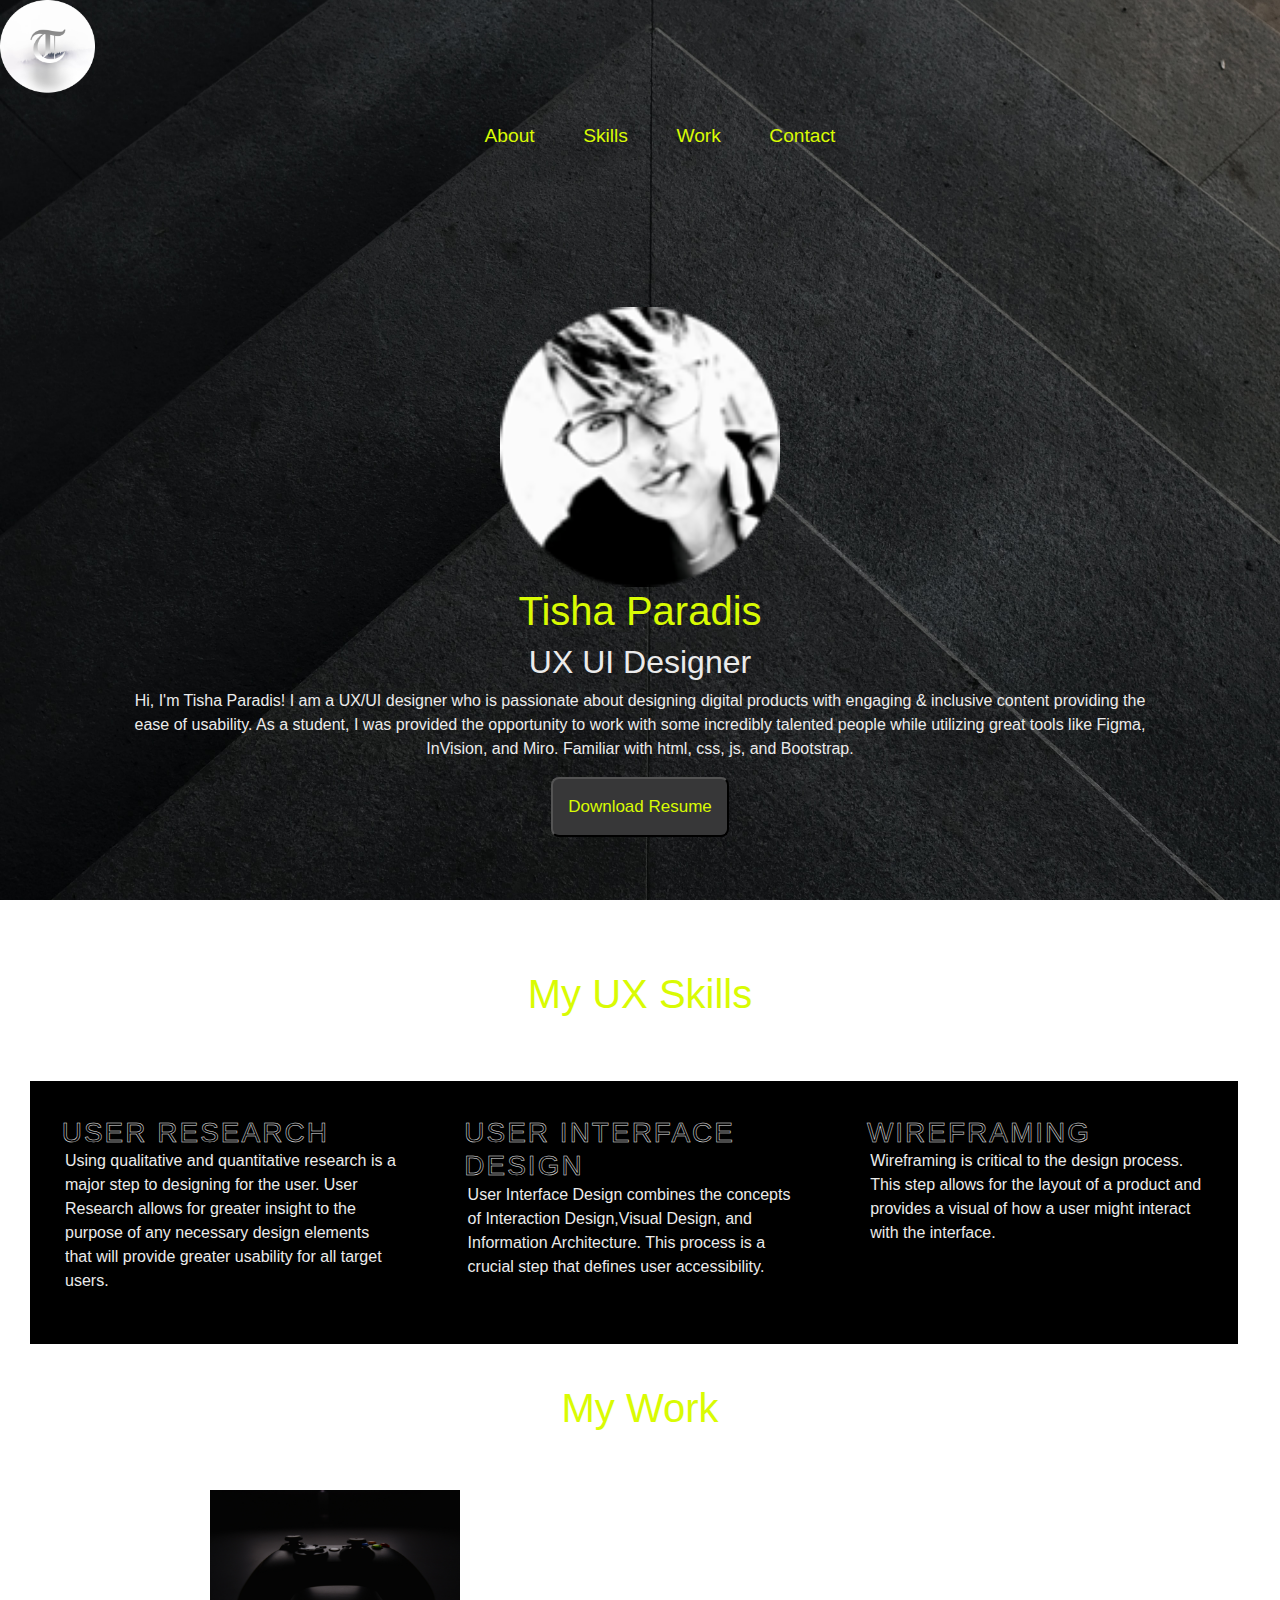
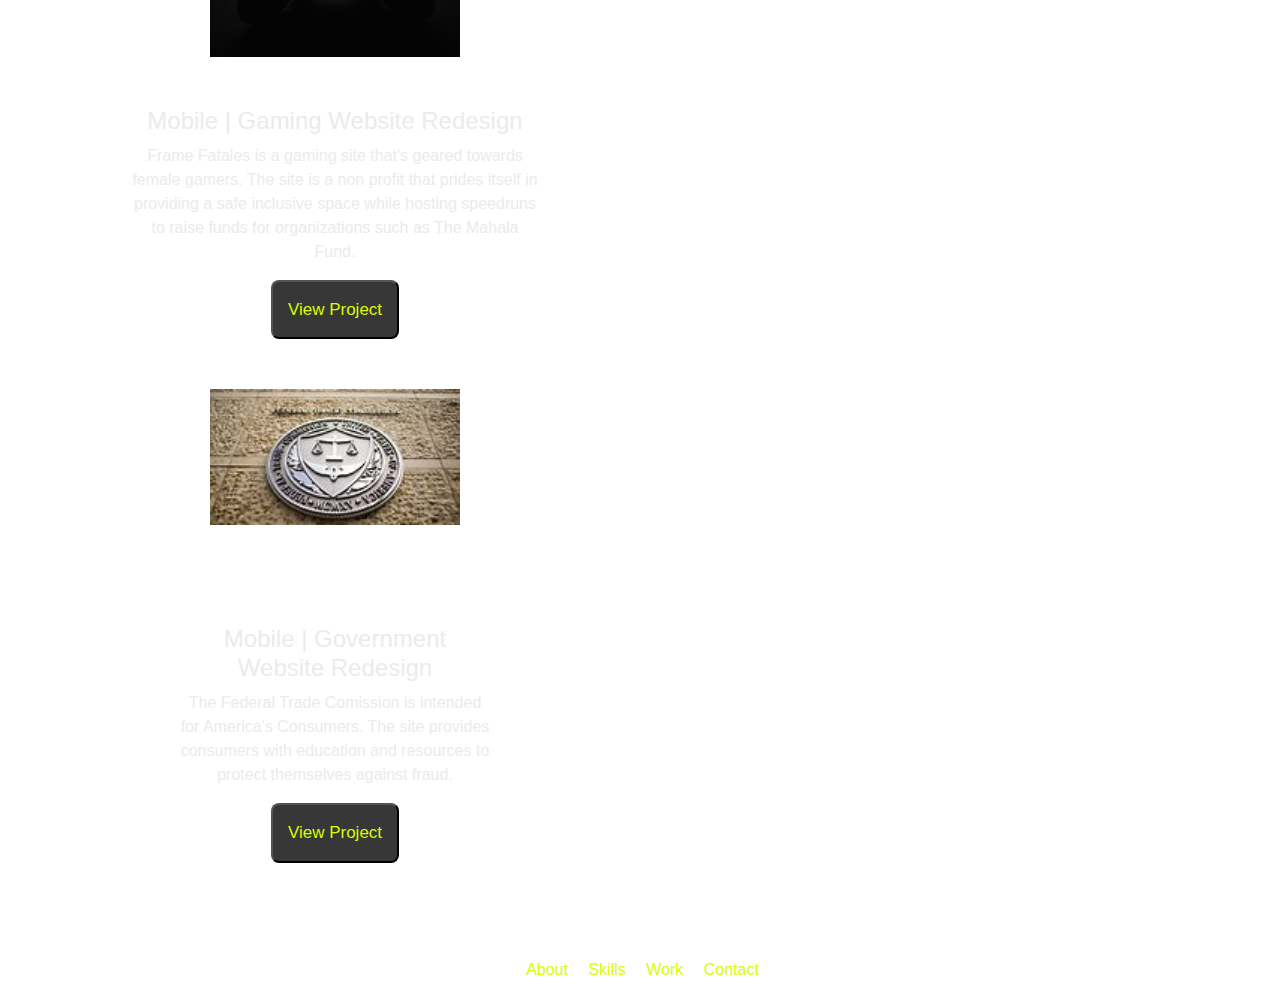
==== index.html @ 986f4a22 "edited description" ====
<!DOCTYPE html>
<html>
  <head>
    <link rel="stylesheet" href="https://cdn.jsdelivr.net/npm/bootstrap@4.3.1/dist/css/bootstrap.min.css" 
    integrity="sha384-ggOyR0iXCbMQv3Xipma34MD+dH/1fQ784/j6cY/iJTQUOhcWr7x9JvoRxT2MZw1T" crossorigin="anonymous">
    <title>Homework 19</title>
    <link href="css/style.css" type="text/css" rel="stylesheet">
  </head>
  <body>
    <div class="background_image">
    <header>
      <img src="images/Logo_gray.png"style=
      width:95px; height=100px;><br>
      <ul>
        <li>About</li>
        <li>Skills</li>
        <li>Work</li>
        <li>Contact</li>
      </ul>
    </header>
    <section class="heroImg">
      <div class="content">
        <img src="images/Round profile image.png"style=
        width:280px; height=280px><br>
        <h1>Tisha Paradis</h1>
        <h2>UX UI Designer</h2>
        <p>Hi, I'm Tisha Paradis!  I am a UX/UI designer who is passionate about designing digital products 
          with engaging & inclusive content providing the ease of usability. 
          As a student, I was provided the opportunity to work with some incredibly talented people while utilizing great tools like Figma, InVision, and Miro.  Familiar with html, css, js, and Bootstrap.</p>
        <button>Download Resume</button>
      </div>
    </section>
    <h1 class="heading">My UX Skills</h1>
    <section class="flexContainer">
      <div>
        <h3>User Research</h3>
        <p>Using qualitative and quantitative research is a major step to designing for the user.  User Research allows for greater
          insight to the purpose of any necessary design elements that will provide greater usability for all target users.
        </p>
      </div>
      <div>
        
        <h3>User Interface Design</h3>
        <p>User Interface Design combines the concepts of Interaction Design,Visual Design, and Information Architecture.
          This process is a crucial step that defines user accessibility.
        </p>
      </div>
      <div>
        
        <h3>Wireframing</h3>
        <p>Wireframing is critical to the design process.
          This step allows for the layout of a product and provides a visual of how a user 
          might interact with the interface.
        </p>
      </div>
    </section>

    <section class="myWork">
      <h1 class="Mobile | Gaming website redesign">My Work</h1>
            <div class="workGrid">
        <div class="img1">
          <img src="images/gaming img.jpg">
        
        <div class="content1">
          <h4>Mobile | Gaming Website Redesign</h4>
          <p>Frame Fatales is a gaming site that's geared towards female gamers. 
            The site is a non profit that prides itself in providing a safe inclusive space while hosting speedruns to raise funds for organizations
            such as The Mahala Fund.
          </p>
          <button>View Project</button>
        
        <div class="img2">
          <img src="images/FTC logo.jpeg">
        </div>
        <div class="content2">
          <h4>Mobile | Government Website Redesign</h4>
          <p>The Federal Trade Comission is intended for America's Consumers.
             The site provides consumers with education and resources to protect
             themselves against fraud.
          </p>
          <button>View Project</button>
        </div>
    </section>
      <footer>
        <ul>
          <li>About</li>
          <li>Skills</li>
          <li>Work</li>
          <li>Contact</li>
        </ul>
      </footer>
      <script src="https://code.jquery.com/jquery-3.3.1.slim.min.js" integrity="sha384-q8i/X+965DzO0rT7abK41JStQIAqVgRVzpbzo5smXKp4YfRvH+8abtTE1Pi6jizo" crossorigin="anonymous"></script>
<script src="https://cdn.jsdelivr.net/npm/popper.js@1.14.7/dist/umd/popper.min.js" integrity="sha384-UO2eT0CpHqdSJQ6hJty5KVphtPhzWj9WO1clHTMGa3JDZwrnQq4sF86dIHNDz0W1" crossorigin="anonymous"></script>
<script src="https://cdn.jsdelivr.net/npm/bootstrap@4.3.1/dist/js/bootstrap.min.js" integrity="sha384-JjSmVgyd0p3pXB1rRibZUAYoIIy6OrQ6VrjIEaFf/nJGzIxFDsf4x0xIM+B07jRM" crossorigin="anonymous"></script>
  </div>  
</body>
</html>
---- css/style.css ----
body {
  margin: 0;
}
.background_image {
  background-image: url(../images/hd_texture_background.jpg);
  background-size: cover;
  background-attachment: fixed;
  background-position: center;
}
header {
  display: block;
  background-color: transparent;
  color: #d9fb03;
}
header ul {
  text-align: center;
  color: #d9fb03;
}
/* header list*/
header li {
  display: inline-block;
  padding: 22px;
  color: #d9fb03;
  font-size: larger;
}
h1 {
  color: #d9fb03;
  background-color: transparent;
}
p {
  display: box;
  text-indent: none;
  text-transform: normal;
  background-color: transparent;
}
.heroImg {
  background-color: transparent;
  padding: 10px 15px;
}
.content {
  max-width: -10px;
  margin: 0 auto;
  padding: 108px;
  background-color: transparent;
  color: #ebebeb;
  text-align: center;
}
button {
  padding: 15px;
  background-color: #373738;
  color: #d9fb03;
  font-size: 17px;
  border-radius: 8px;
}
footer {
  background-color: transparent;
  padding: 8px;
  color: #d9fb03;
  text-align: center;
}
footer ul {
  list-style: none;
  padding-left: 5px;
}
footer li {
  display: inline-block;
  padding: 0px 8px;
}
.heading {
  text-align: center;
  padding: 15px 5px;
  font-size: 40px;
}

/* My UX Skills Section */
.flexContainer {
  display: flex;
  padding: 40px 30px;
  background-color: transparent;
  color: #ebebeb;
}
.flexContainer div {
  width: 33%;
  padding: 35px;
  background-color: black;
  color: #ebebeb;
}
h3 {
  position:relative;
  top: 0%;
  left: -1%;
  transform: translate(-50% -50%);
  margin: 0;
  padding: 0;
  font-family: sans-serif;
  letter-spacing: 2px;
  text-transform: uppercase;
  font-size: 16;
  -webkit-text-fill-color: transparent;
  -webkit-text-stroke-width: .5px;
}
/* My Work Section */
.myWork {
  padding: 60px 30px;
  padding-top: 0;
  background-color: transparent;
  color: #ebebeb;
  text-align: center;
  columns: 50% 50%;
}
.workGrid {
  display: grid;
  grid-template-columns: 50% 50%;
  grid-template-rows: 350px 350px 350px;
  grid-template-areas:
    "img1 content1"
    "img2 content2"
    "img3 content3";
}
.workGrid img {
  width: 100%;
  max-width: 250px;
  margin: 0 auto;
  display: block;
}
.img1 {
  grid-area: img1;
}
.img2 {
  grid-area: img2;
}
.img3 {
  grid-area: img3;
}
.img1,
.img2,
.img3,
.content1,
.content2,
.content3 {
  padding: 50px;
}
.content1 {
  grid-area: content1;
}
.content2 {
  grid-area: content2;
}
.content3 {
  grid-area: content3;
}
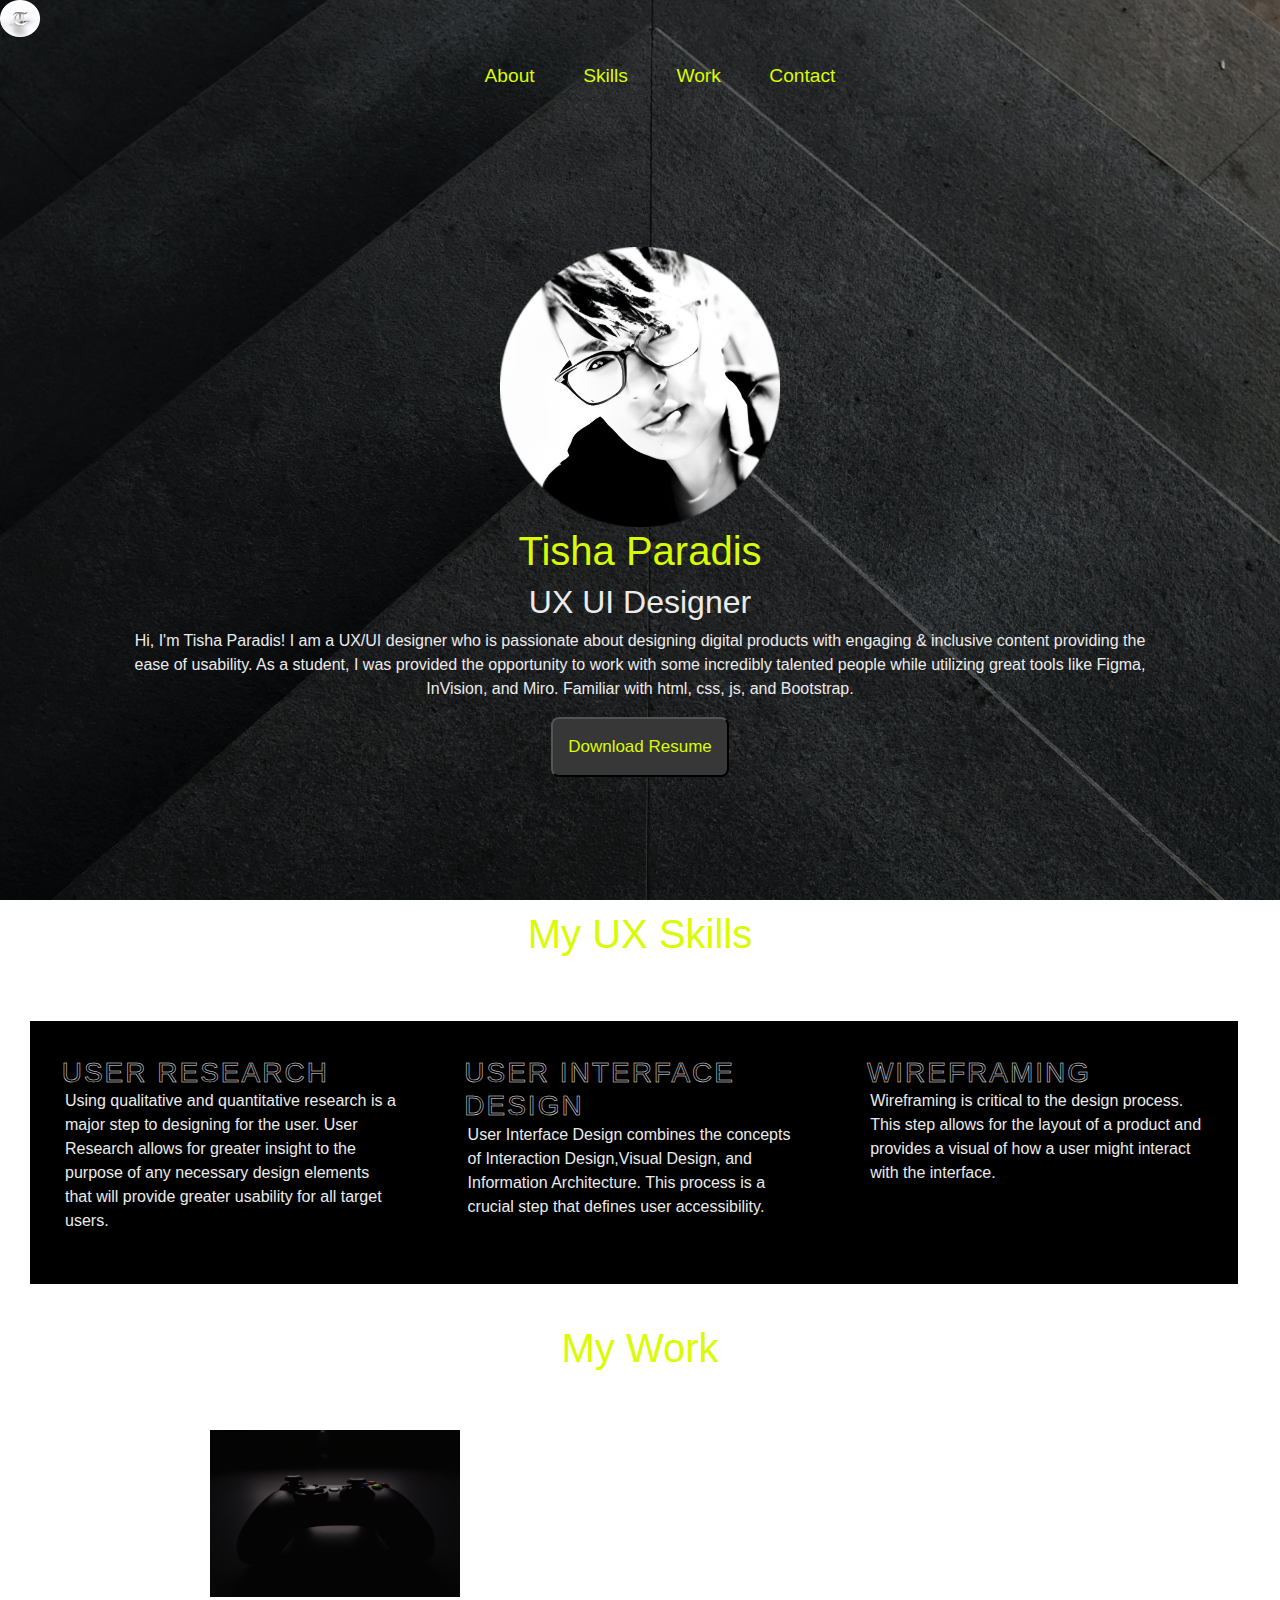
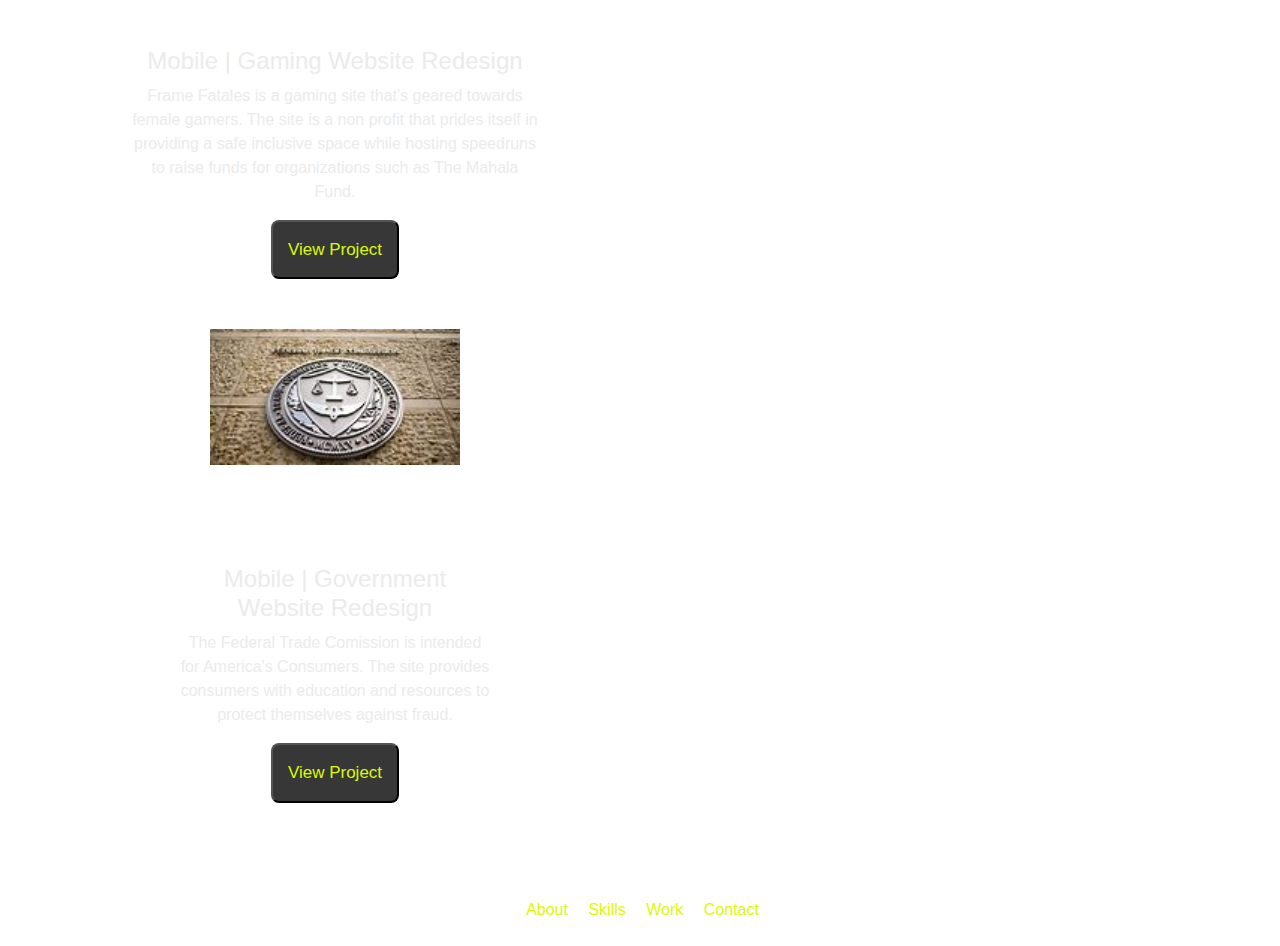
==== commit ef3f53bb: "adjusted logo size" ====
--- a/index.html
+++ b/index.html
@@ -10,7 +10,7 @@
     <div class="background_image">
     <header>
       <img src="images/Logo_gray.png"style=
-      width:95px; height=100px;><br>
+      width:40px; height=40px;><br>
       <ul>
         <li>About</li>
         <li>Skills</li>
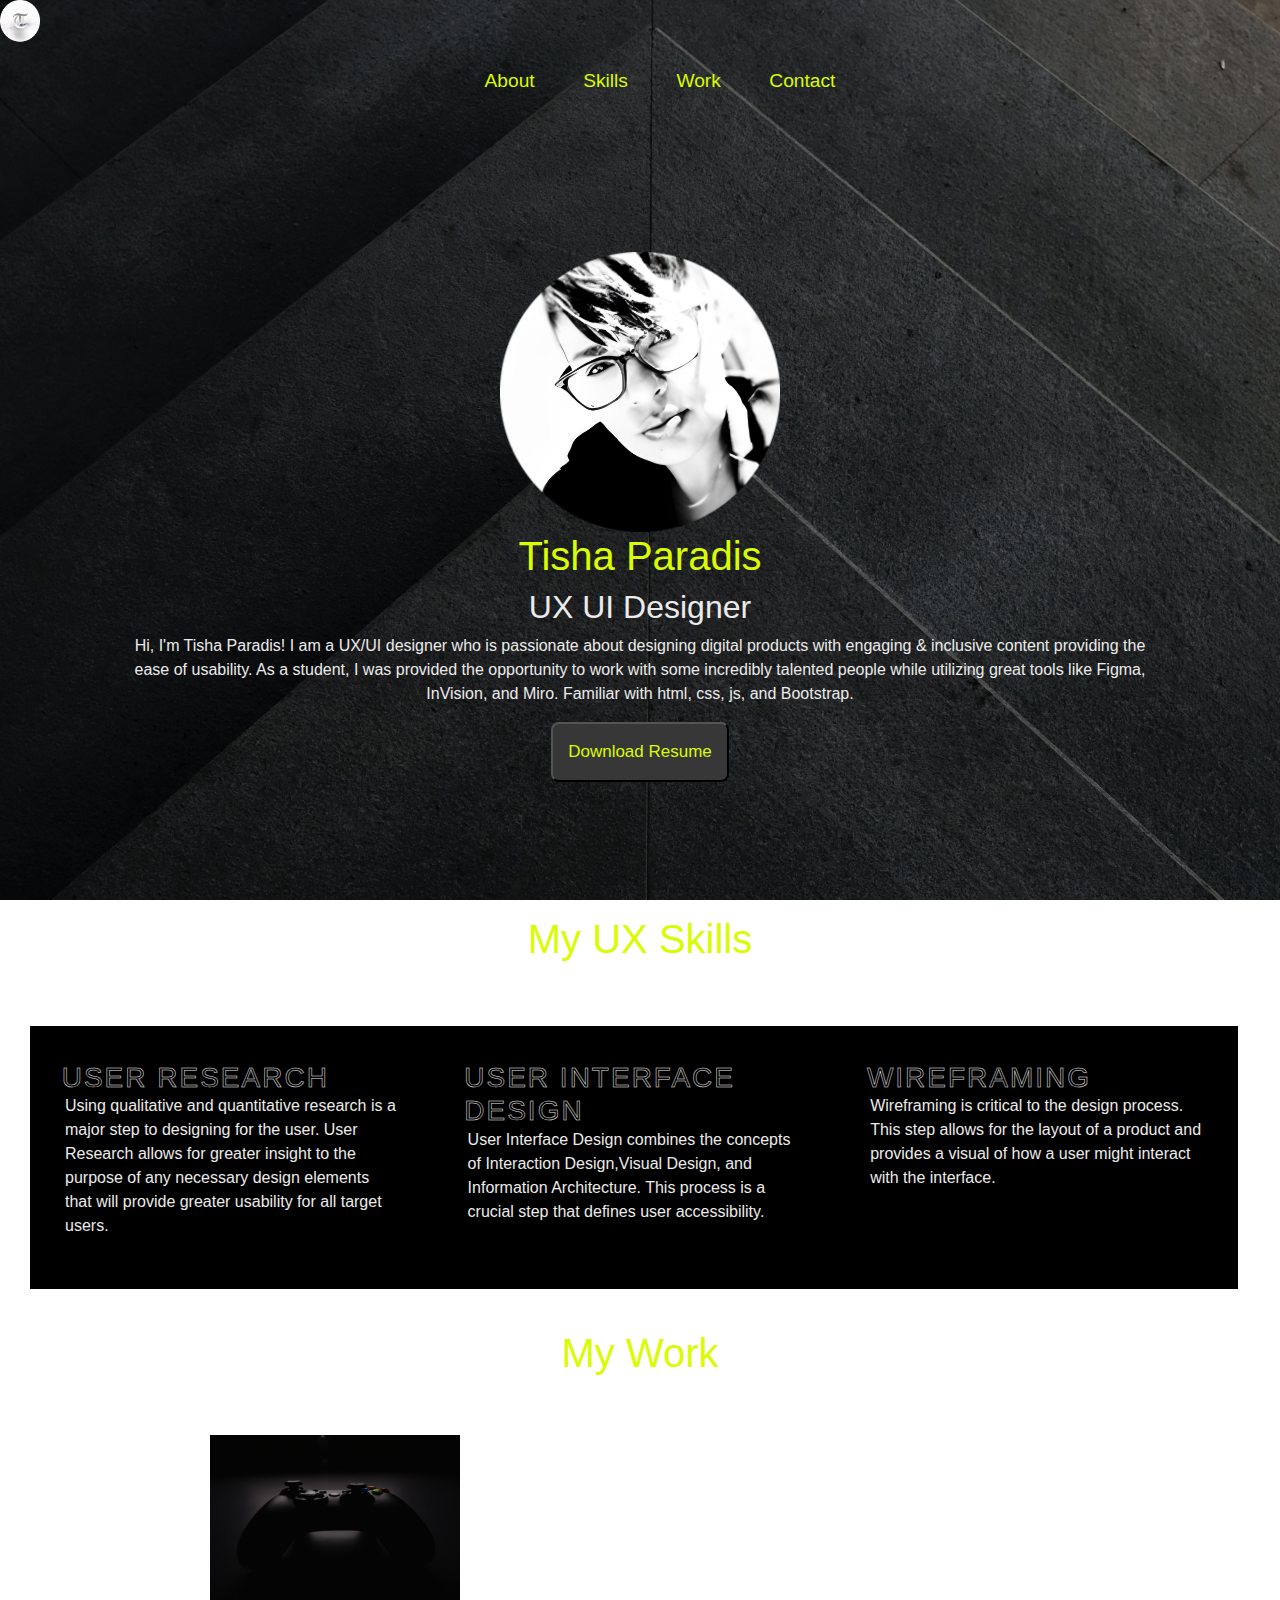
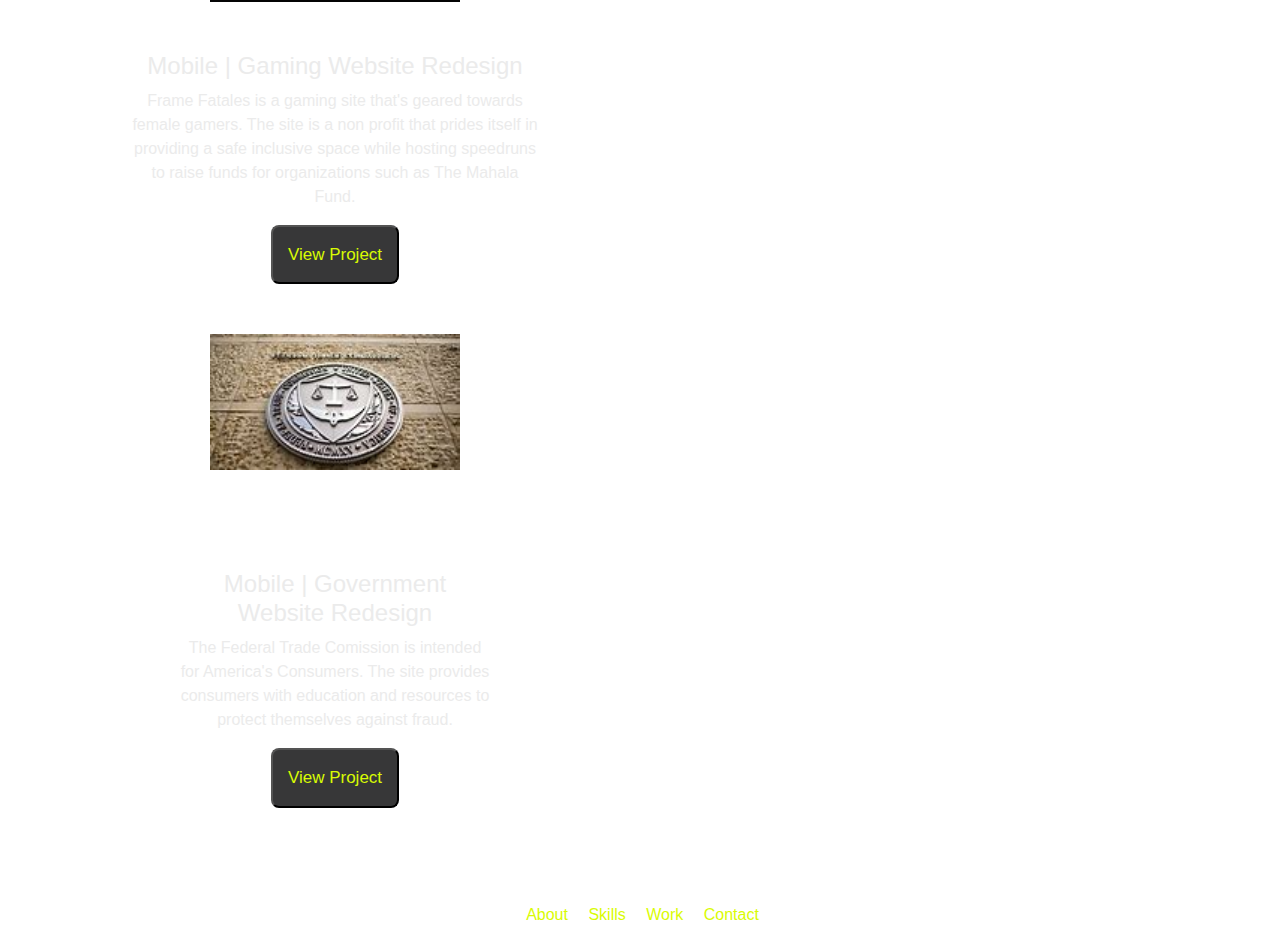
==== commit 46f8a2a8: "adjusted logo height" ====
--- a/index.html
+++ b/index.html
@@ -10,7 +10,7 @@
     <div class="background_image">
     <header>
       <img src="images/Logo_gray.png"style=
-      width:40px; height=40px;><br>
+      width:40px; height=45px;><br>
       <ul>
         <li>About</li>
         <li>Skills</li>
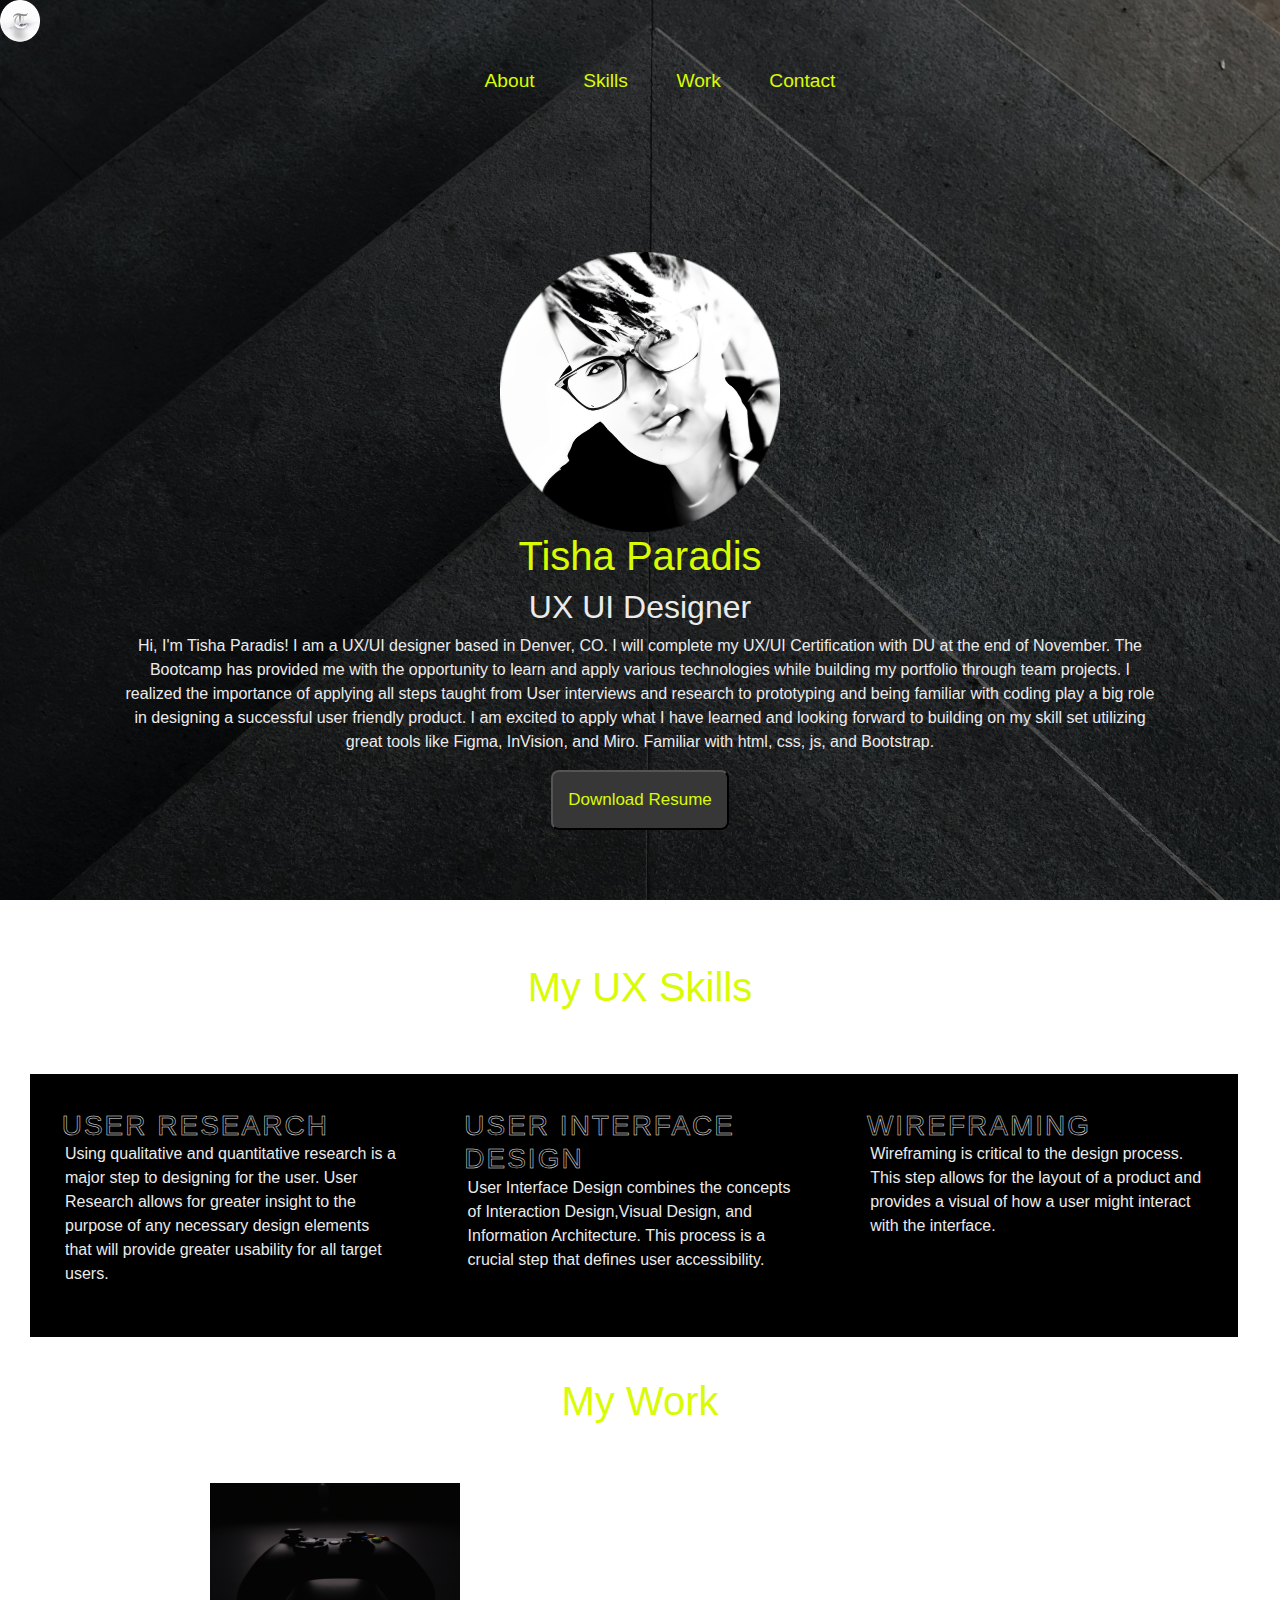
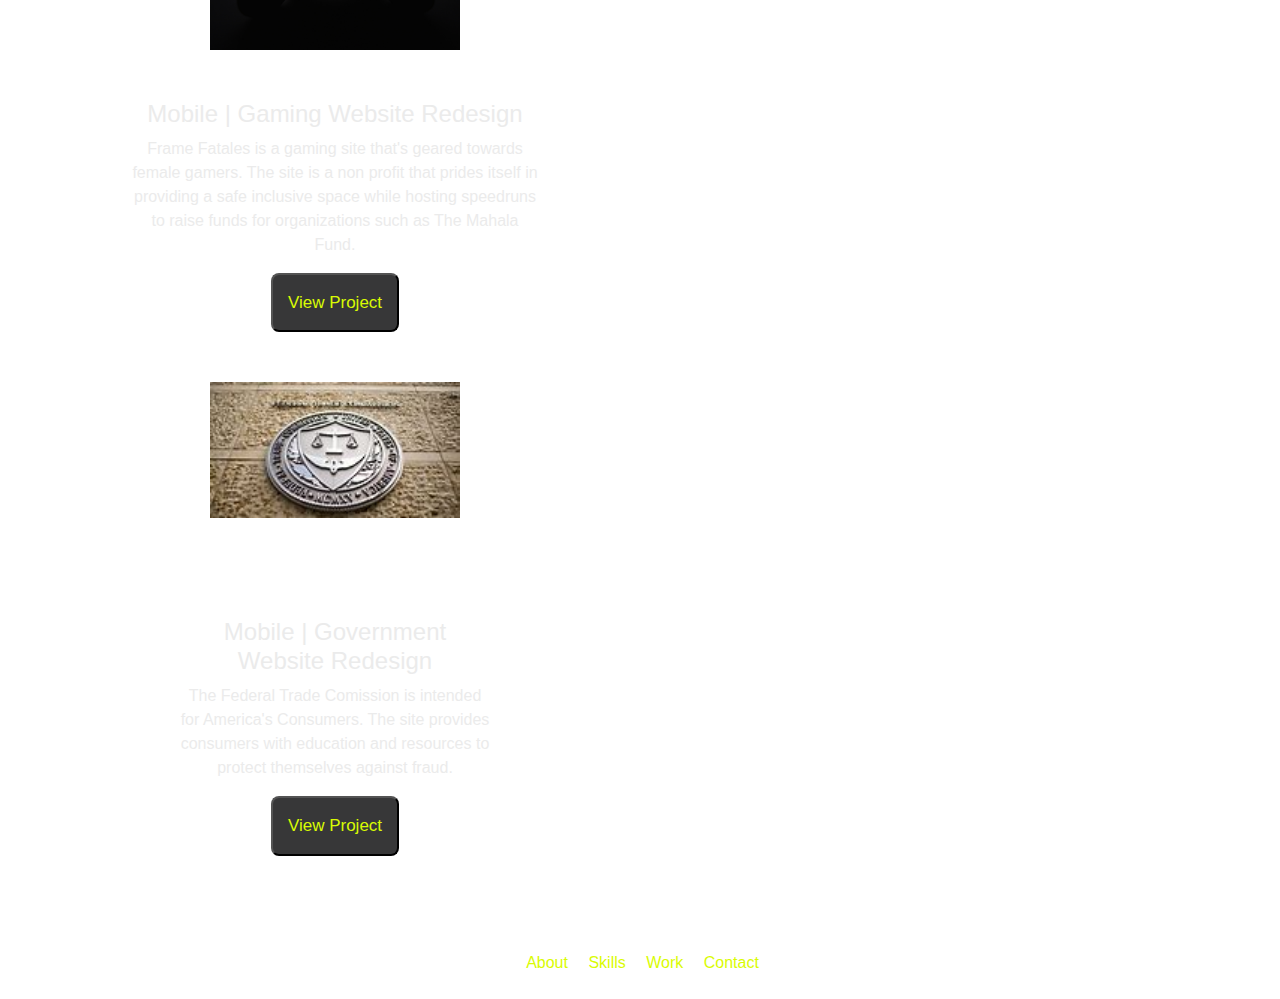
==== commit bf2731ac: "added to bio" ====
--- a/index.html
+++ b/index.html
@@ -24,9 +24,14 @@
         width:280px; height=280px><br>
         <h1>Tisha Paradis</h1>
         <h2>UX UI Designer</h2>
-        <p>Hi, I'm Tisha Paradis!  I am a UX/UI designer who is passionate about designing digital products 
-          with engaging & inclusive content providing the ease of usability. 
-          As a student, I was provided the opportunity to work with some incredibly talented people while utilizing great tools like Figma, InVision, and Miro.  Familiar with html, css, js, and Bootstrap.</p>
+        <p>Hi, I'm Tisha Paradis!  I am a UX/UI designer based in Denver, CO. I will 
+          complete my UX/UI Certification with DU at the end of November.
+          The Bootcamp has provided me with the opportunity to learn and apply various 
+          technologies while building my portfolio through team projects. I realized the importance 
+          of applying all steps taught from User interviews and research to prototyping and being familiar 
+          with coding play a big role in designing a successful user friendly product.  I am excited to
+          apply what I have learned and looking forward to building on my skill set utilizing great tools 
+          like Figma, InVision, and Miro.  Familiar with html, css, js, and Bootstrap.</p>
         <button>Download Resume</button>
       </div>
     </section>
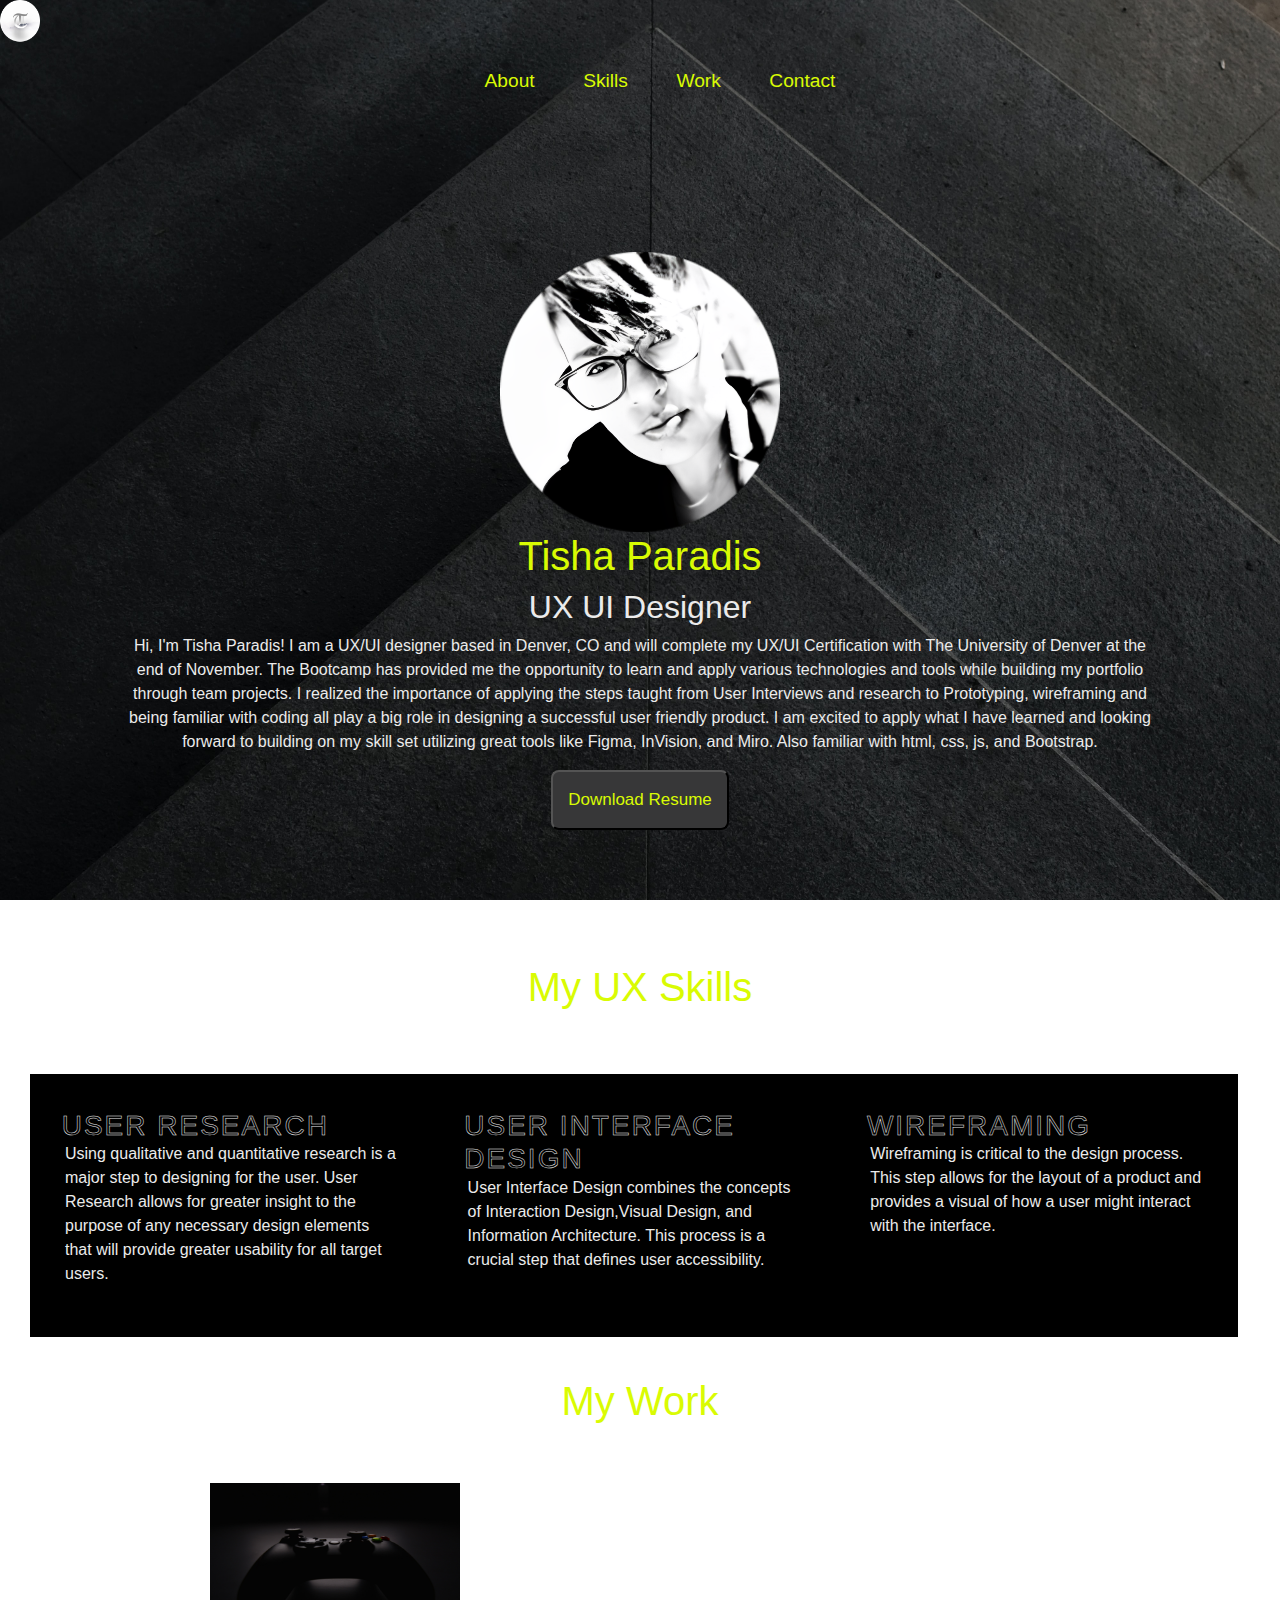
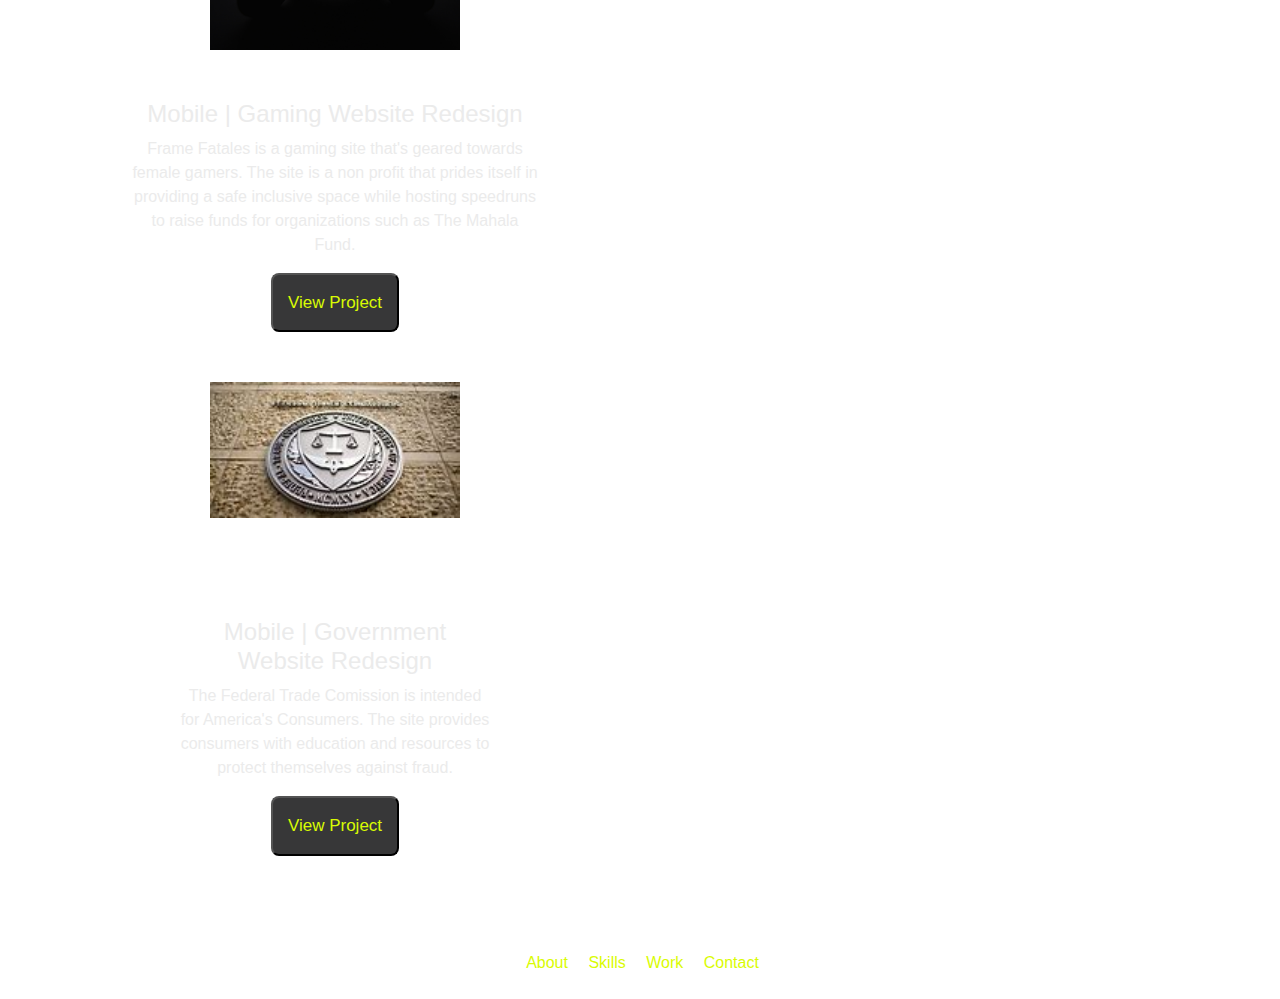
==== commit cec1419c: "edited bio" ====
--- a/index.html
+++ b/index.html
@@ -24,14 +24,15 @@
         width:280px; height=280px><br>
         <h1>Tisha Paradis</h1>
         <h2>UX UI Designer</h2>
-        <p>Hi, I'm Tisha Paradis!  I am a UX/UI designer based in Denver, CO. I will 
-          complete my UX/UI Certification with DU at the end of November.
-          The Bootcamp has provided me with the opportunity to learn and apply various 
-          technologies while building my portfolio through team projects. I realized the importance 
-          of applying all steps taught from User interviews and research to prototyping and being familiar 
-          with coding play a big role in designing a successful user friendly product.  I am excited to
-          apply what I have learned and looking forward to building on my skill set utilizing great tools 
-          like Figma, InVision, and Miro.  Familiar with html, css, js, and Bootstrap.</p>
+        <p>Hi, I'm Tisha Paradis!  I am a UX/UI designer based in Denver, CO and 
+          will complete my UX/UI Certification with The University of Denver at the end of November.
+          The Bootcamp has provided me the opportunity to learn and apply various 
+          technologies and tools while building my portfolio through team projects. I realized 
+          the importance of applying the steps taught from User Interviews and research 
+          to Prototyping, wireframing and being familiar with coding all play a big role in designing a 
+          successful user friendly product.  I am excited to apply what I have learned 
+          and looking forward to building on my skill set utilizing great tools 
+          like Figma, InVision, and Miro.  Also familiar with html, css, js, and Bootstrap.</p>
         <button>Download Resume</button>
       </div>
     </section>
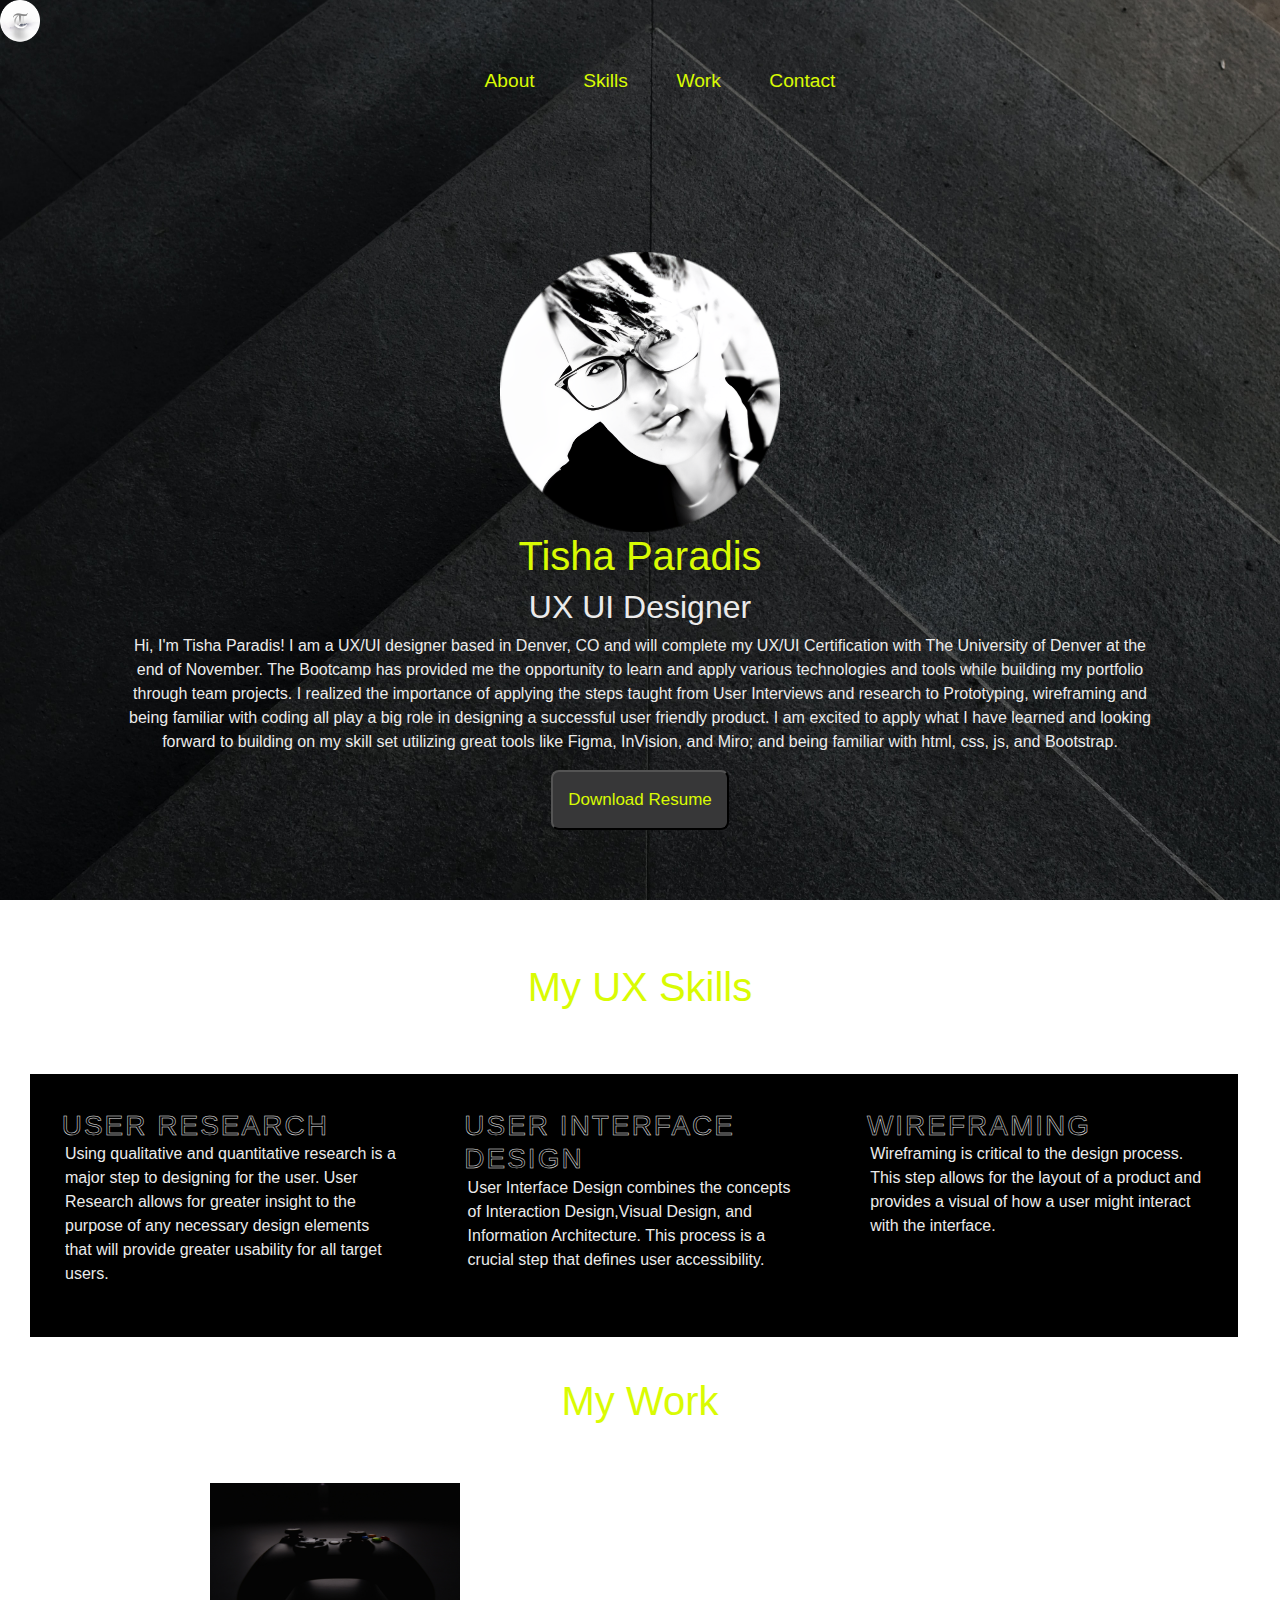
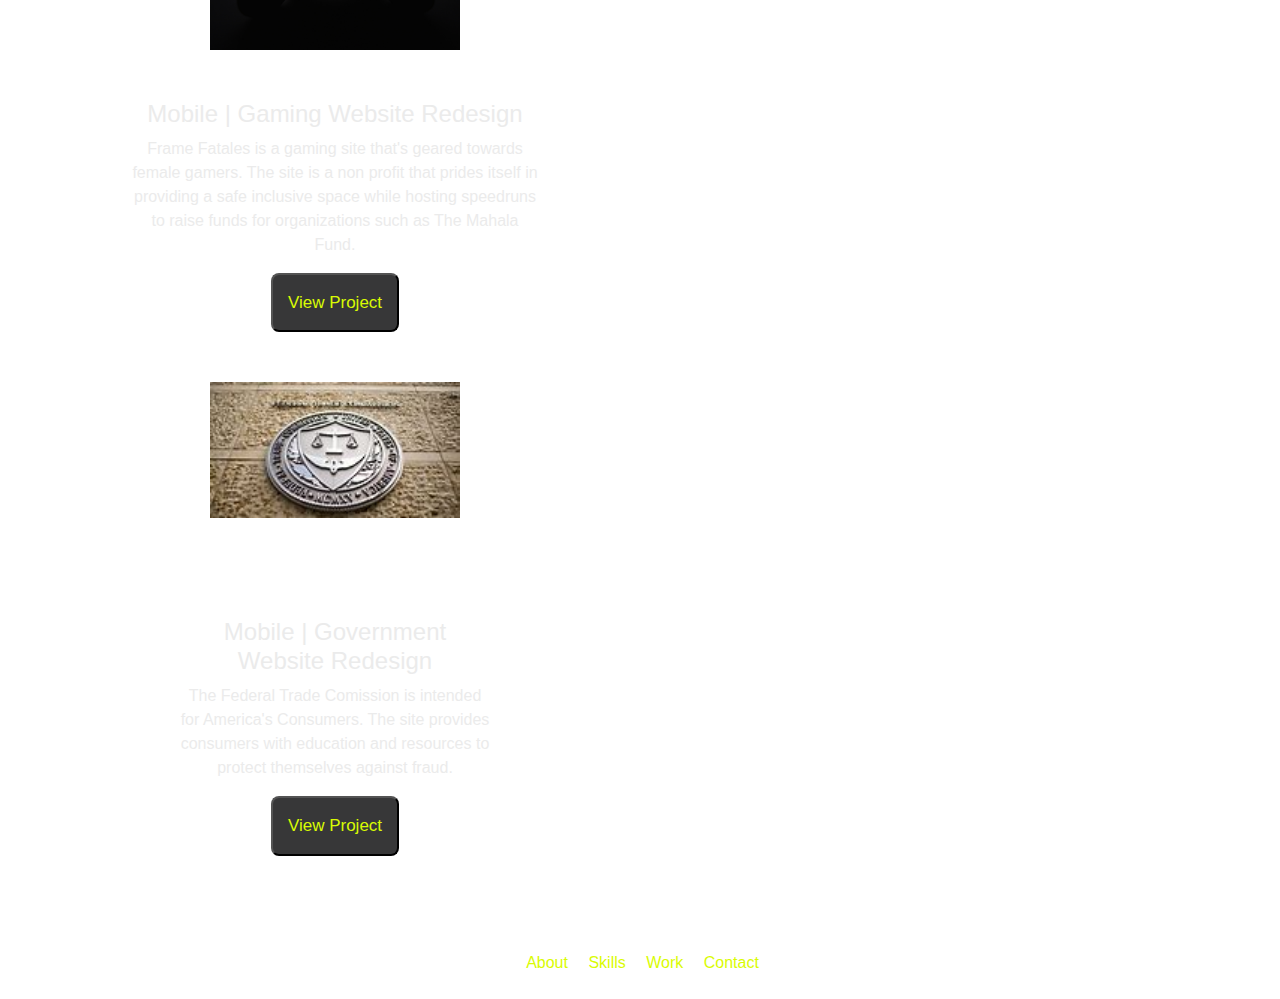
==== commit b01ed57d: "edit" ====
--- a/index.html
+++ b/index.html
@@ -32,7 +32,7 @@
           to Prototyping, wireframing and being familiar with coding all play a big role in designing a 
           successful user friendly product.  I am excited to apply what I have learned 
           and looking forward to building on my skill set utilizing great tools 
-          like Figma, InVision, and Miro.  Also familiar with html, css, js, and Bootstrap.</p>
+          like Figma, InVision, and Miro; and being familiar with html, css, js, and Bootstrap.</p>
         <button>Download Resume</button>
       </div>
     </section>
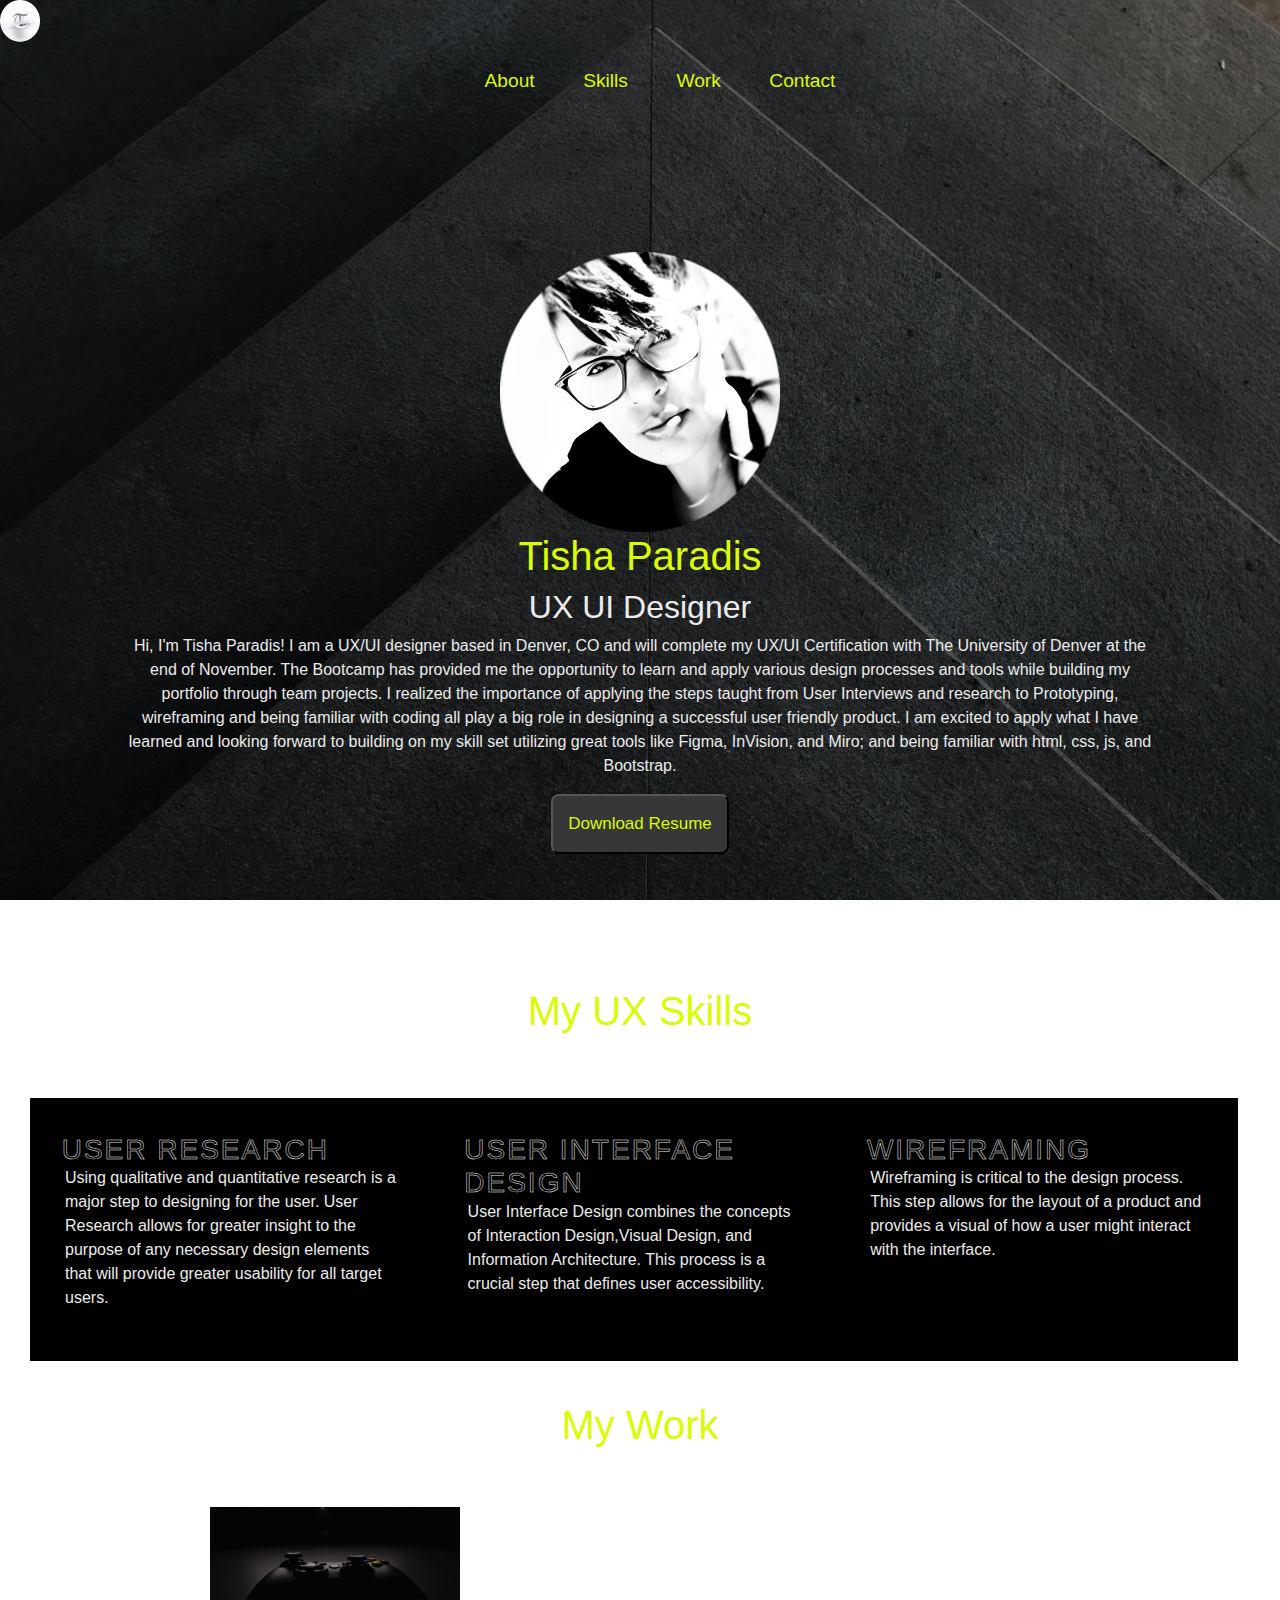
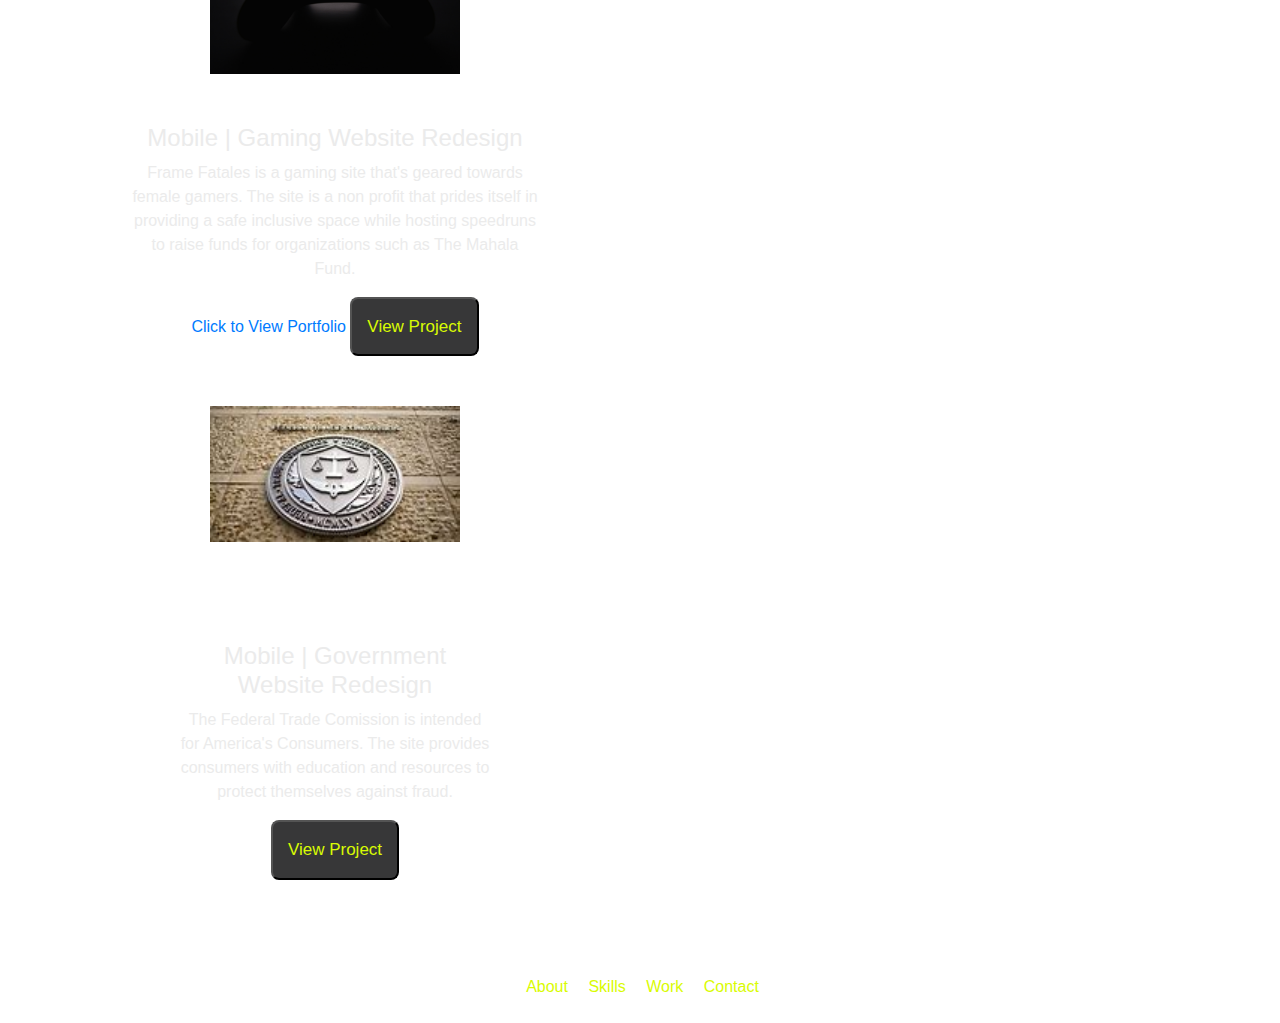
==== commit d8d944e3: "edited bio" ====
--- a/index.html
+++ b/index.html
@@ -27,7 +27,7 @@
         <p>Hi, I'm Tisha Paradis!  I am a UX/UI designer based in Denver, CO and 
           will complete my UX/UI Certification with The University of Denver at the end of November.
           The Bootcamp has provided me the opportunity to learn and apply various 
-          technologies and tools while building my portfolio through team projects. I realized 
+          design processes and tools while building my portfolio through team projects. I realized 
           the importance of applying the steps taught from User Interviews and research 
           to Prototyping, wireframing and being familiar with coding all play a big role in designing a 
           successful user friendly product.  I am excited to apply what I have learned 
@@ -62,7 +62,7 @@
     </section>
 
     <section class="myWork">
-      <h1 class="Mobile | Gaming website redesign">My Work</h1>
+            <h1 class="Mobile | Gaming website redesign">My Work</h1>
             <div class="workGrid">
         <div class="img1">
           <img src="images/gaming img.jpg">
@@ -73,6 +73,7 @@
             The site is a non profit that prides itself in providing a safe inclusive space while hosting speedruns to raise funds for organizations
             such as The Mahala Fund.
           </p>
+          <a href="Homework20">Click to View Portfolio</a>
           <button>View Project</button>
         
         <div class="img2">
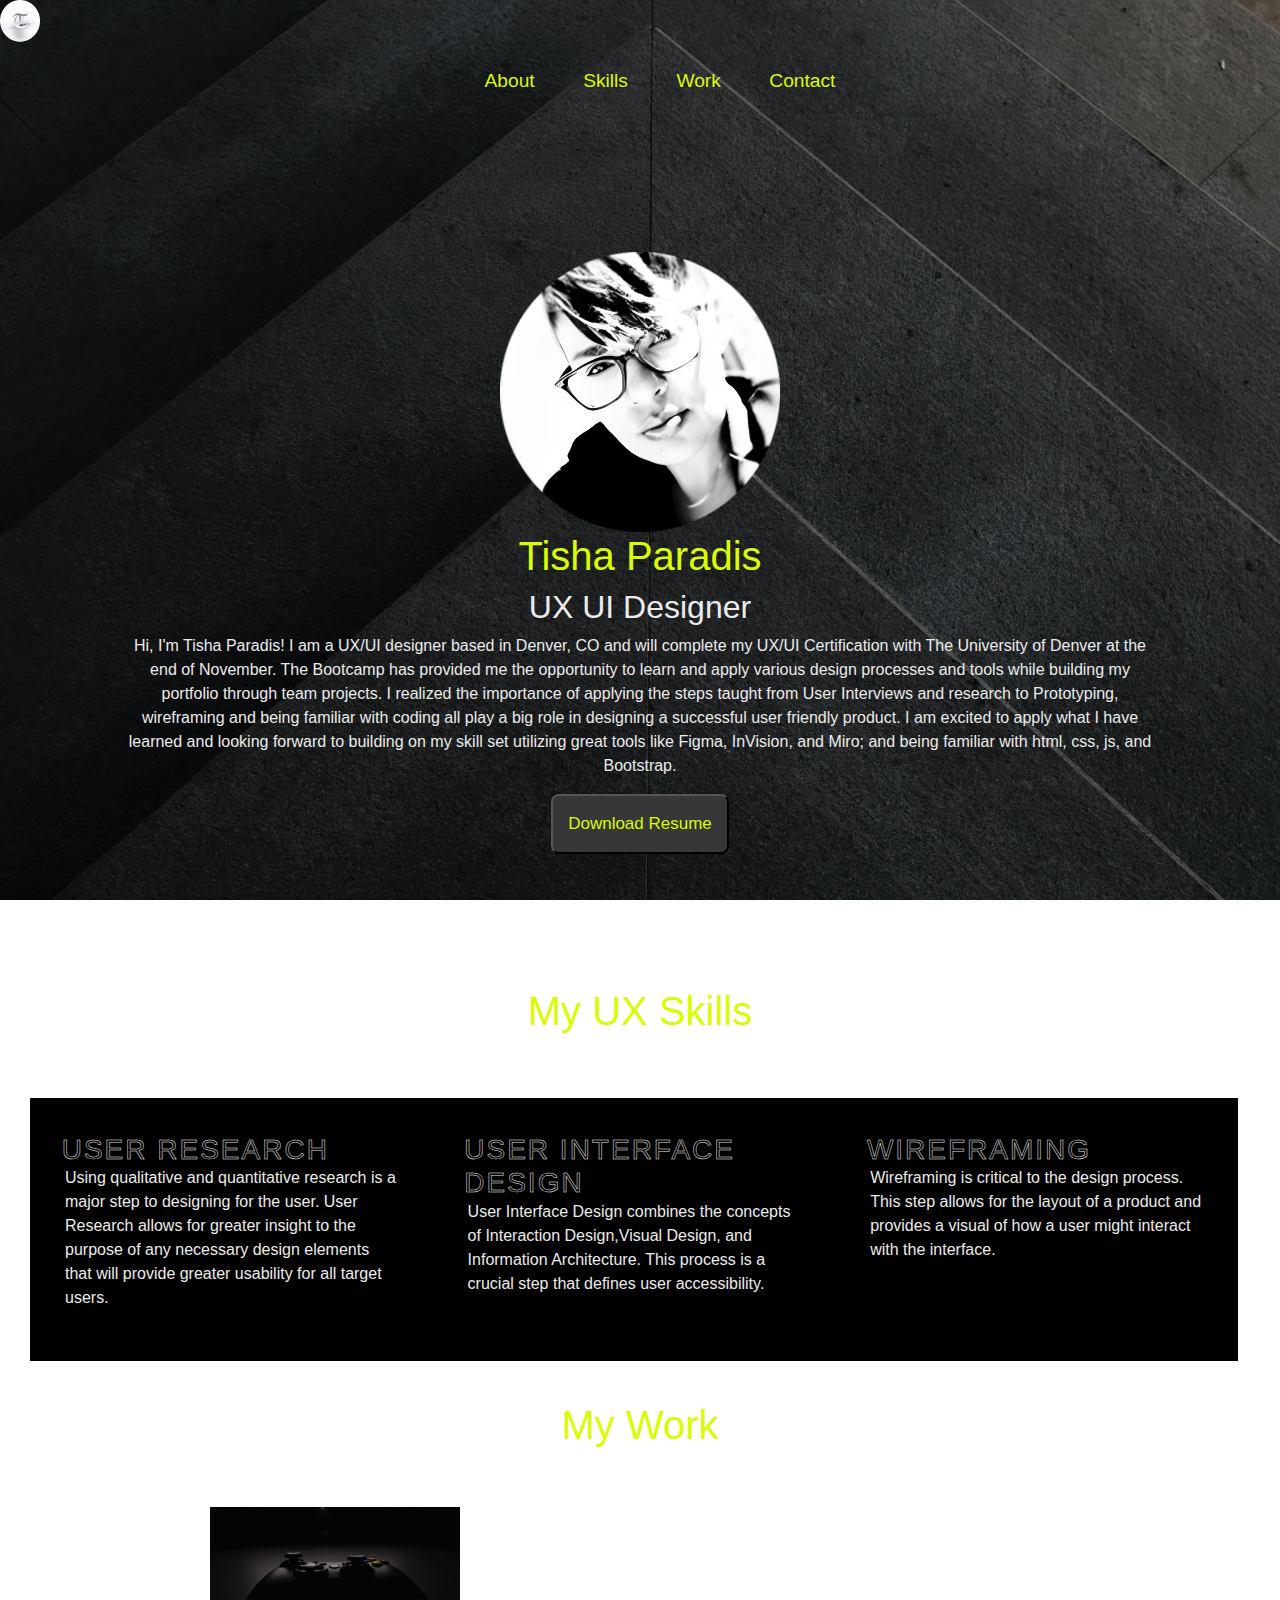
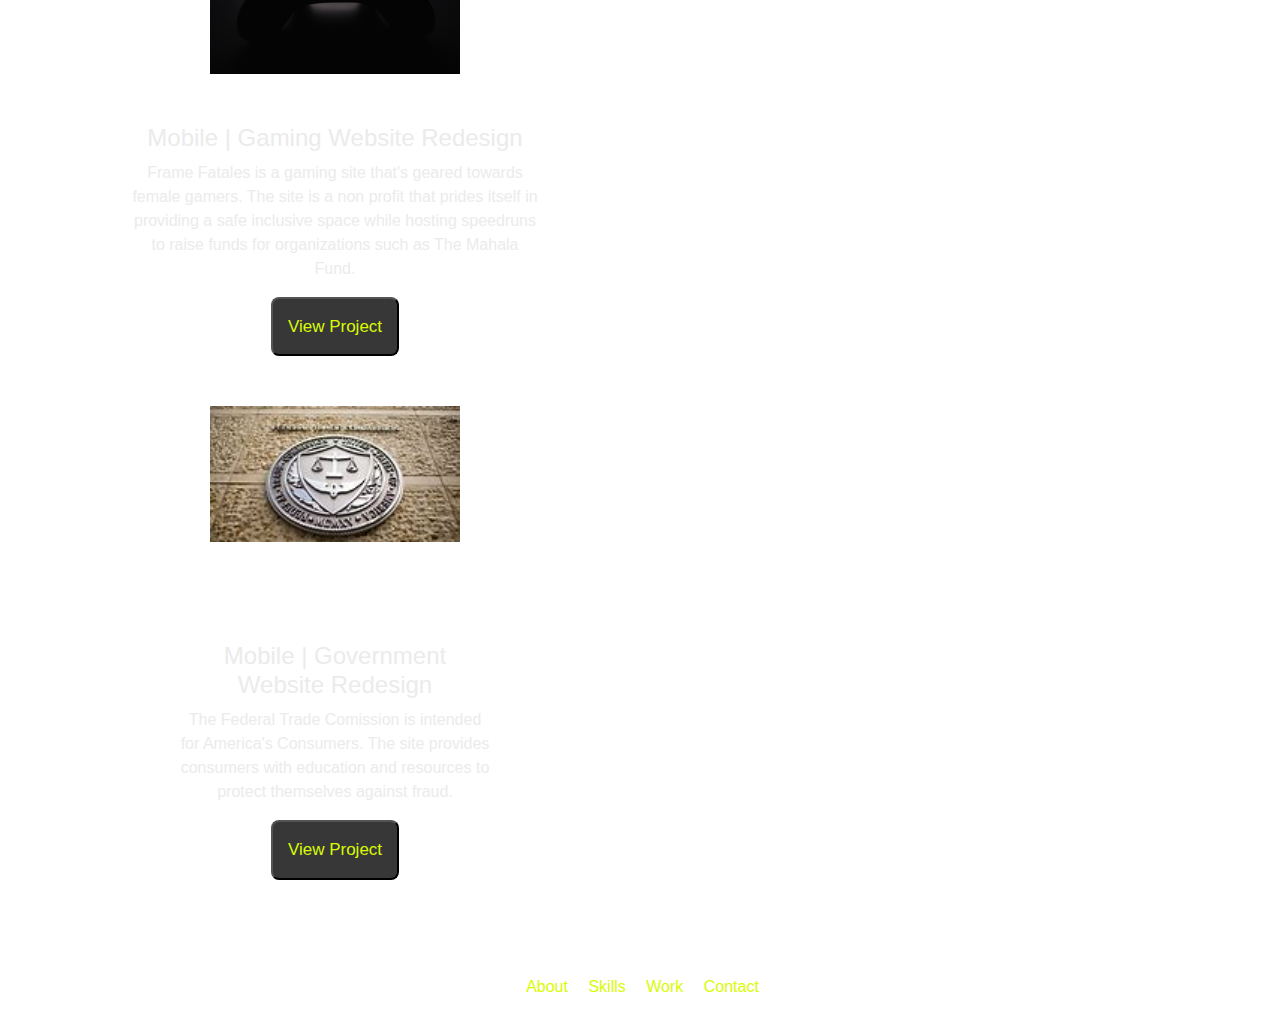
==== commit fba8746d: "reverted linking" ====
--- a/index.html
+++ b/index.html
@@ -73,7 +73,6 @@
             The site is a non profit that prides itself in providing a safe inclusive space while hosting speedruns to raise funds for organizations
             such as The Mahala Fund.
           </p>
-          <a href="Homework20">Click to View Portfolio</a>
           <button>View Project</button>
         
         <div class="img2">
